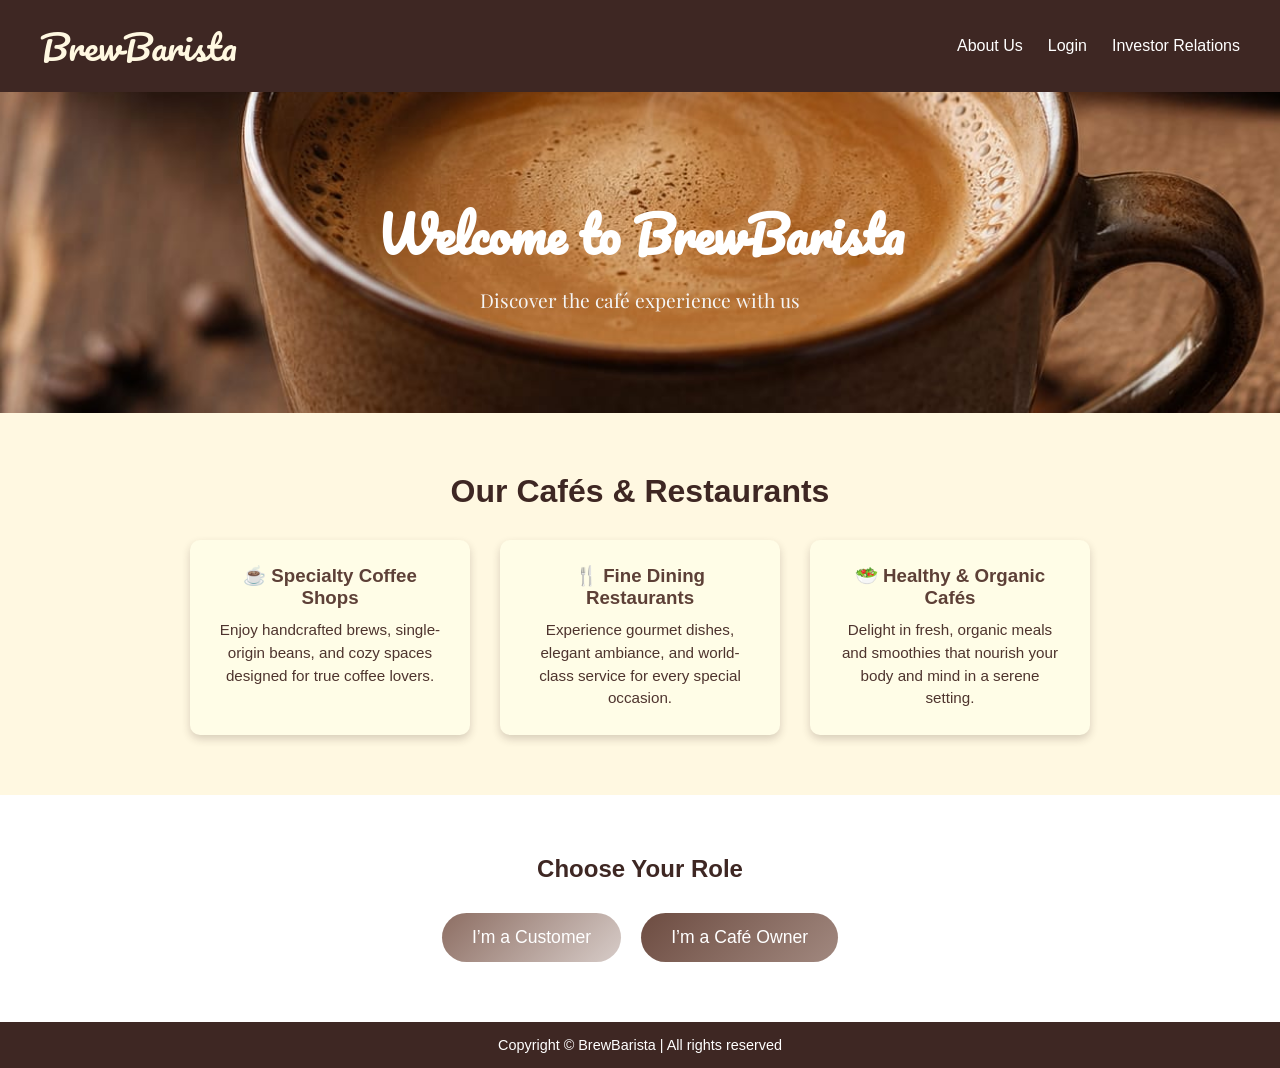
==== index.html @ 1bd546fd "Add files via upload" ====
<!DOCTYPE html>
<html lang="en">
<head>
  <meta charset="UTF-8">
  <meta name="viewport" content="width=device-width, initial-scale=1.0">
  <title>BrewBarista</title>
  <!-- Google Fonts for stylish text logo -->
  <link href="https://fonts.googleapis.com/css2?family=Pacifico&family=Playfair+Display:wght@600&display=swap" rel="stylesheet">
  <link rel="stylesheet" href="style.css">
</head>
<body>
  <header>
    <!-- Text logo instead of image -->
    <div class="logo-text" style="font-family: 'Pacifico', cursive; font-size: 2.2em; color: #fff8e1;">
      BrewBarista
    </div>
    <nav class="nav-links">
      <div><a href="Aboutus.html">About Us</a></div>
      <div><a href="login.html">Login</a></div>
      <div><a href="Invest.html">Investor Relations</a></div>
    </nav>
  </header>

  <main>
    <!-- Hero Section -->
    <section class="hero">
      <h1 style="font-family: 'Pacifico', cursive;">Welcome to BrewBarista</h1>
      <p style="font-family: 'Playfair Display', serif; font-size:1.2em; color:#f5f5f5;">
        Discover the café experience with us
      </p>
    </section>

    <!-- About Section with Café Categories -->
    <section class="about">
      <h2>Our Cafés & Restaurants</h2>
      <div class="category-container">
        <div class="category-card">
          <h3>☕ Specialty Coffee Shops</h3>
          <p>Enjoy handcrafted brews, single-origin beans, and cozy spaces designed for true coffee lovers.</p>
        </div>
        <div class="category-card">
          <h3>🍴 Fine Dining Restaurants</h3>
          <p>Experience gourmet dishes, elegant ambiance, and world-class service for every special occasion.</p>
        </div>
        <div class="category-card">
          <h3>🥗 Healthy & Organic Cafés</h3>
          <p>Delight in fresh, organic meals and smoothies that nourish your body and mind in a serene setting.</p>
        </div>
      </div>
    </section>

    <!-- Roles Section -->
    <section class="roles">
      <h2>Choose Your Role</h2>
      <div class="role-buttons">
        <!-- Updated buttons as links to separate pages -->
        <a href="customer.html" class="role-btn customer">I’m a Customer</a>
        <a href="owner.html" class="role-btn owner">I’m a Café Owner</a>
      </div>
    </section>
  </main>

  <footer>
    <p>Copyright &copy; BrewBarista | All rights reserved</p>
  </footer>

  <script src="script.js"></script>
</body>
</html>
---- style.css ----
/* General Reset */
* {
  margin: 0;
  padding: 0;
  box-sizing: border-box;
  font-family: 'Poppins', sans-serif;
}

/* Header */
header {
  display: flex;
  justify-content: space-between;
  align-items: center;
  background-color: #3e2723;
  color: white;
  padding: 15px 40px;
}

.logo-text {
  font-family: 'Pacifico', cursive;
  font-size: 2.2em;
  color: #fff8e1;
}

/* Navigation links in one line */
.nav-links {
  display: flex;
  gap: 25px;
  align-items: center;
}

.nav-links div a {
  color: white;
  text-decoration: none; /* removes underline */
  font-weight: 500;
  transition: color 0.3s ease;
}

.nav-links div a:hover {
  color: #ffcc80;
}

/* Hero Section */
.hero {
  background: url('bg.png.jpeg') center/cover no-repeat;
  color: white;
  text-align: center;
  padding: 100px 20px;
}

.hero h1 {
  font-size: 3em;
  margin-bottom: 10px;
  font-family: 'Pacifico', cursive;
}

.hero p {
  font-size: 1.2em;
  font-family: 'Playfair Display', serif;
  color: #f5f5f5;
}

/* About Section */
.about {
  padding: 60px 40px;
  text-align: center;
  background-color: #fff8e1; /* creme */
}

.about h2 {
  color: #3e2723;
  margin-bottom: 30px;
  font-size: 2em;
}

.category-container {
  display: flex;
  justify-content: center;
  gap: 30px;
  flex-wrap: wrap;
}

.category-card {
  background-color: #fffde7;
  border-radius: 10px;
  box-shadow: 0 4px 8px rgba(62, 39, 35, 0.2);
  width: 280px;
  padding: 25px;
  transition: transform 0.3s ease, box-shadow 0.3s ease;
}

.category-card:hover {
  transform: translateY(-5px);
  box-shadow: 0 6px 12px rgba(62, 39, 35, 0.3);
}

.category-card h3 {
  color: #5d4037;
  margin-bottom: 10px;
}

.category-card p {
  color: #4e342e;
  font-size: 0.95em;
  line-height: 1.5;
}

/* Roles Section */
.roles {
  text-align: center;
  padding: 60px 40px;
}

.roles h2 {
  color: #3e2723;
  margin-bottom: 30px;
}

/* Attractive Role Buttons */
.role-buttons {
  display: flex;
  justify-content: center;
  gap: 20px;
}

.role-btn {
  display: inline-block;
  padding: 14px 30px;
  border: none;
  border-radius: 30px;
  font-size: 1.1em;
  cursor: pointer;
  transition: transform 0.3s ease, box-shadow 0.3s ease;
  color: white;
  text-decoration: none; /* removes underline */
}

.role-btn.customer {
  background: linear-gradient(135deg, #8d6e63, #d7ccc8);
}

.role-btn.owner {
  background: linear-gradient(135deg, #6d4c41, #a1887f);
}

.role-btn:hover {
  transform: translateY(-3px);
  box-shadow: 0 6px 12px rgba(62, 39, 35, 0.3);
}

/* Footer */
footer {
  background-color: #3e2723;
  color: white;
  text-align: center;
  padding: 15px;
  font-size: 0.9em;
}
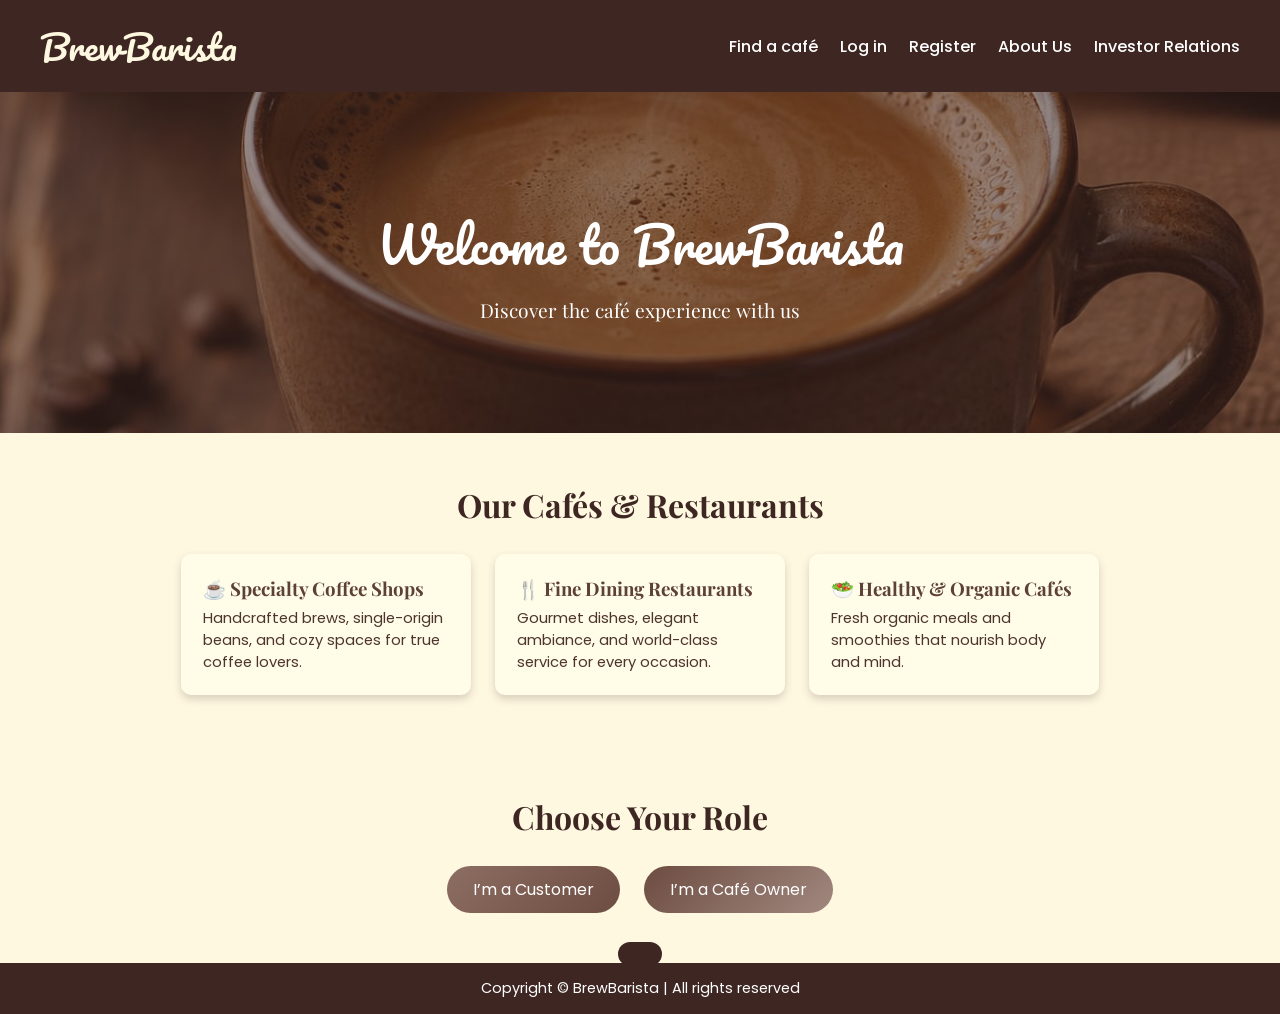
==== commit 9564521e: "Complete customer and owner features" ====
--- a/index.html
+++ b/index.html
@@ -1,69 +1,21 @@
-<!DOCTYPE html>
-<html lang="en">
-<head>
-  <meta charset="UTF-8">
-  <meta name="viewport" content="width=device-width, initial-scale=1.0">
-  <title>BrewBarista</title>
-  <!-- Google Fonts for stylish text logo -->
-  <link href="https://fonts.googleapis.com/css2?family=Pacifico&family=Playfair+Display:wght@600&display=swap" rel="stylesheet">
-  <link rel="stylesheet" href="style.css">
-</head>
-<body>
-  <header>
-    <!-- Text logo instead of image -->
-    <div class="logo-text" style="font-family: 'Pacifico', cursive; font-size: 2.2em; color: #fff8e1;">
-      BrewBarista
-    </div>
-    <nav class="nav-links">
-      <div><a href="Aboutus.html">About Us</a></div>
-      <div><a href="login.html">Login</a></div>
-      <div><a href="Invest.html">Investor Relations</a></div>
-    </nav>
-  </header>
-
-  <main>
-    <!-- Hero Section -->
-    <section class="hero">
-      <h1 style="font-family: 'Pacifico', cursive;">Welcome to BrewBarista</h1>
-      <p style="font-family: 'Playfair Display', serif; font-size:1.2em; color:#f5f5f5;">
-        Discover the café experience with us
-      </p>
-    </section>
-
-    <!-- About Section with Café Categories -->
-    <section class="about">
-      <h2>Our Cafés & Restaurants</h2>
-      <div class="category-container">
-        <div class="category-card">
-          <h3>☕ Specialty Coffee Shops</h3>
-          <p>Enjoy handcrafted brews, single-origin beans, and cozy spaces designed for true coffee lovers.</p>
-        </div>
-        <div class="category-card">
-          <h3>🍴 Fine Dining Restaurants</h3>
-          <p>Experience gourmet dishes, elegant ambiance, and world-class service for every special occasion.</p>
-        </div>
-        <div class="category-card">
-          <h3>🥗 Healthy & Organic Cafés</h3>
-          <p>Delight in fresh, organic meals and smoothies that nourish your body and mind in a serene setting.</p>
-        </div>
-      </div>
-    </section>
-
-    <!-- Roles Section -->
-    <section class="roles">
-      <h2>Choose Your Role</h2>
-      <div class="role-buttons">
-        <!-- Updated buttons as links to separate pages -->
-        <a href="customer.html" class="role-btn customer">I’m a Customer</a>
-        <a href="owner.html" class="role-btn owner">I’m a Café Owner</a>
-      </div>
-    </section>
-  </main>
-
-  <footer>
-    <p>Copyright &copy; BrewBarista | All rights reserved</p>
-  </footer>
-
-  <script src="script.js"></script>
-</body>
-</html>
+<!DOCTYPE html>
+<html lang="en">
+<head>
+  <meta charset="UTF-8">
+  <meta name="viewport" content="width=device-width, initial-scale=1.0">
+  <title>BrewBarista</title>
+  <link rel="icon" href="logo.jpeg">
+  <link href="https://fonts.googleapis.com/css2?family=Pacifico&family=Playfair+Display:wght@600&family=Poppins:wght@400;500;600&display=swap" rel="stylesheet">
+  <link rel="stylesheet" href="style.css">
+</head>
+<body>
+  <header>
+    <a class="logo-text" href="#/">BrewBarista</a>
+    <nav class="nav-links" id="nav" aria-label="Main"></nav>
+  </header>
+  <main id="app"></main>
+  <footer><p>Copyright &copy; BrewBarista | All rights reserved</p></footer>
+  <div id="toast" role="status" aria-live="polite"></div>
+  <script src="app.js"></script>
+</body>
+</html>
--- a/style.css
+++ b/style.css
@@ -1,158 +1,68 @@
-/* General Reset */
-* {
-  margin: 0;
-  padding: 0;
-  box-sizing: border-box;
-  font-family: 'Poppins', sans-serif;
-}
-
-/* Header */
-header {
-  display: flex;
-  justify-content: space-between;
-  align-items: center;
-  background-color: #3e2723;
-  color: white;
-  padding: 15px 40px;
-}
-
-.logo-text {
-  font-family: 'Pacifico', cursive;
-  font-size: 2.2em;
-  color: #fff8e1;
-}
-
-/* Navigation links in one line */
-.nav-links {
-  display: flex;
-  gap: 25px;
-  align-items: center;
-}
-
-.nav-links div a {
-  color: white;
-  text-decoration: none; /* removes underline */
-  font-weight: 500;
-  transition: color 0.3s ease;
-}
-
-.nav-links div a:hover {
-  color: #ffcc80;
-}
-
-/* Hero Section */
-.hero {
-  background: url('bg.png.jpeg') center/cover no-repeat;
-  color: white;
-  text-align: center;
-  padding: 100px 20px;
-}
-
-.hero h1 {
-  font-size: 3em;
-  margin-bottom: 10px;
-  font-family: 'Pacifico', cursive;
-}
-
-.hero p {
-  font-size: 1.2em;
-  font-family: 'Playfair Display', serif;
-  color: #f5f5f5;
-}
-
-/* About Section */
-.about {
-  padding: 60px 40px;
-  text-align: center;
-  background-color: #fff8e1; /* creme */
-}
-
-.about h2 {
-  color: #3e2723;
-  margin-bottom: 30px;
-  font-size: 2em;
-}
-
-.category-container {
-  display: flex;
-  justify-content: center;
-  gap: 30px;
-  flex-wrap: wrap;
-}
-
-.category-card {
-  background-color: #fffde7;
-  border-radius: 10px;
-  box-shadow: 0 4px 8px rgba(62, 39, 35, 0.2);
-  width: 280px;
-  padding: 25px;
-  transition: transform 0.3s ease, box-shadow 0.3s ease;
-}
-
-.category-card:hover {
-  transform: translateY(-5px);
-  box-shadow: 0 6px 12px rgba(62, 39, 35, 0.3);
-}
-
-.category-card h3 {
-  color: #5d4037;
-  margin-bottom: 10px;
-}
-
-.category-card p {
-  color: #4e342e;
-  font-size: 0.95em;
-  line-height: 1.5;
-}
-
-/* Roles Section */
-.roles {
-  text-align: center;
-  padding: 60px 40px;
-}
-
-.roles h2 {
-  color: #3e2723;
-  margin-bottom: 30px;
-}
-
-/* Attractive Role Buttons */
-.role-buttons {
-  display: flex;
-  justify-content: center;
-  gap: 20px;
-}
-
-.role-btn {
-  display: inline-block;
-  padding: 14px 30px;
-  border: none;
-  border-radius: 30px;
-  font-size: 1.1em;
-  cursor: pointer;
-  transition: transform 0.3s ease, box-shadow 0.3s ease;
-  color: white;
-  text-decoration: none; /* removes underline */
-}
-
-.role-btn.customer {
-  background: linear-gradient(135deg, #8d6e63, #d7ccc8);
-}
-
-.role-btn.owner {
-  background: linear-gradient(135deg, #6d4c41, #a1887f);
-}
-
-.role-btn:hover {
-  transform: translateY(-3px);
-  box-shadow: 0 6px 12px rgba(62, 39, 35, 0.3);
-}
-
-/* Footer */
-footer {
-  background-color: #3e2723;
-  color: white;
-  text-align: center;
-  padding: 15px;
-  font-size: 0.9em;
-}
+*{margin:0;padding:0;box-sizing:border-box;font-family:'Poppins',sans-serif}
+:root{--dk:#3e2723;--md:#6d4c41;--lt:#a1887f;--mid:#8d6e63;--cream:#fff8e1;--card:#fffde7;--line:#d7ccc8;--hov:#ffcc80}
+body{background:var(--cream);color:var(--dk);min-height:100vh;display:flex;flex-direction:column}
+main{flex:1}
+header{display:flex;justify-content:space-between;align-items:center;flex-wrap:wrap;gap:10px;background:var(--dk);padding:15px 40px}
+.logo-text{font-family:'Pacifico',cursive;font-size:2.2em;color:var(--cream);text-decoration:none}
+.nav-links{display:flex;gap:22px;align-items:center;flex-wrap:wrap}
+.nav-links a{color:#fff;text-decoration:none;font-weight:500;transition:color .3s}
+.nav-links a:hover,.nav-links a.on{color:var(--hov)}
+footer{background:var(--dk);color:#fff;text-align:center;padding:15px;font-size:.9em}
+h1,h2,h3{font-family:'Playfair Display',serif}
+.hero{background:linear-gradient(rgba(62,39,35,.55),rgba(62,39,35,.55)),url('bg.jpeg') center/cover;color:#fff;text-align:center;padding:110px 20px}
+.hero h1{font-family:'Pacifico',cursive;font-size:3em;margin-bottom:10px;font-weight:400}
+.hero p{font-family:'Playfair Display',serif;font-size:1.2em}
+.sec{padding:50px 40px;text-align:center}
+.sec>h2{margin-bottom:28px;font-size:2em}
+.wrap{display:flex;justify-content:center;gap:24px;flex-wrap:wrap}
+.card{background:var(--card);border-radius:10px;box-shadow:0 4px 8px rgba(62,39,35,.2);width:290px;padding:22px;text-align:left;display:flex;flex-direction:column;gap:6px;align-items:flex-start}
+.card h3{color:#5d4037}
+.card p,.muted{font-size:.92em;line-height:1.5;color:#4e342e}
+.muted{opacity:.8}
+.btn,button{display:inline-block;padding:11px 26px;border:none;border-radius:30px;background:linear-gradient(135deg,var(--md),var(--lt));color:#fff;font-size:1em;cursor:pointer;text-decoration:none;transition:transform .2s,box-shadow .2s}
+.btn:hover,button:hover{transform:translateY(-2px);box-shadow:0 6px 12px rgba(62,39,35,.3)}
+.btn.alt{background:linear-gradient(135deg,var(--mid),var(--md))}
+button.sm,.btn.sm{padding:6px 14px;font-size:.85em}
+button.ghost{background:transparent;color:var(--md);border:1.5px solid var(--md)}
+button:disabled{opacity:.5;cursor:not-allowed}
+.panel{background:#fff;border-radius:12px;box-shadow:0 4px 12px rgba(62,39,35,.2);padding:30px;width:min(440px,92vw);margin:40px auto;text-align:left}
+.panel.wide{width:min(940px,94vw)}
+.panel>h2{text-align:center;margin-bottom:18px}
+label,.lbl{display:block;margin:12px 0 5px;font-weight:600;font-size:.92em}
+input,select,textarea{width:100%;padding:10px;border:1px solid var(--line);border-radius:6px;font-size:1em;background:#fff;color:var(--dk)}
+input:focus,select:focus,textarea:focus{border-color:var(--mid);outline:none;box-shadow:0 0 5px rgba(141,110,99,.5)}
+button:focus-visible,a:focus-visible{outline:2px solid var(--mid);outline-offset:2px}
+.row{display:grid;grid-template-columns:1fr 1fr;gap:12px}
+.row3{display:grid;grid-template-columns:1fr 1fr auto;gap:12px;align-items:center}
+form>button[type=submit]{width:100%;margin-top:18px}
+.row3>button,.row>button{margin:0!important;width:auto!important}
+.note{margin-top:14px;font-size:.88em;text-align:center}
+.note a{color:var(--md)}
+.tabs{display:flex;gap:6px;margin-bottom:18px;border-bottom:1px solid var(--line);flex-wrap:wrap}
+.tabs a{padding:8px 14px;color:var(--md);text-decoration:none;border-bottom:3px solid transparent;font-weight:500}
+.tabs a.on{border-color:var(--dk);color:var(--dk)}
+.tag{display:inline-block;font-size:.75em;padding:2px 10px;border-radius:20px;background:var(--line);border:1px solid transparent;text-transform:capitalize}
+.tag.pending,.tag.Free{background:var(--card);border-color:var(--lt)}
+.tag.accepted,.tag.Reserved{background:var(--mid);color:#fff}
+.tag.seated,.tag.Occupied{background:var(--md);color:#fff}
+.tag.completed{background:var(--dk);color:#fff}
+.tag.rejected,.tag.cancelled{background:transparent;border-color:var(--lt);color:var(--md)}
+.st{color:var(--md);letter-spacing:1px}.st i{font-style:normal;color:var(--line)}
+.pick{display:flex}
+.star{background:none;padding:0 3px;font-size:1.7em;color:var(--line);box-shadow:none!important;transform:none!important;border-radius:4px}
+.star.on{color:var(--md)}
+.item{display:flex;justify-content:space-between;align-items:center;gap:10px;padding:12px 0;border-bottom:1px solid var(--line);flex-wrap:wrap}
+.item.col{flex-direction:column;align-items:stretch}
+.right{display:flex;gap:8px;align-items:center;flex-wrap:wrap}
+.right select{width:auto}
+.menu{list-style:none;width:100%}
+.menu li{display:flex;justify-content:space-between;font-size:.92em;padding:5px 0;border-bottom:1px dashed var(--line)}
+h3.sub{margin:26px 0 8px}
+.bar{display:flex;gap:12px;max-width:640px;margin:0 auto 26px;flex-wrap:wrap}
+.bar input{flex:2;min-width:200px}.bar select{flex:1}
+.bill{background:var(--card);border-radius:8px;padding:10px 16px;margin-top:8px}
+.bill .tot{font-weight:600;font-size:1.05em}
+#toast{position:fixed;bottom:24px;left:50%;transform:translate(-50%,90px);background:var(--dk);color:#fff;padding:12px 22px;border-radius:30px;transition:transform .3s;z-index:9;max-width:92vw;text-align:center}
+#toast.show{transform:translate(-50%,0)}
+@media(max-width:600px){header,.sec{padding-left:18px;padding-right:18px}.hero h1{font-size:2.2em}.row,.row3{grid-template-columns:1fr}}
+@media(prefers-reduced-motion:reduce){*{transition:none!important}}
